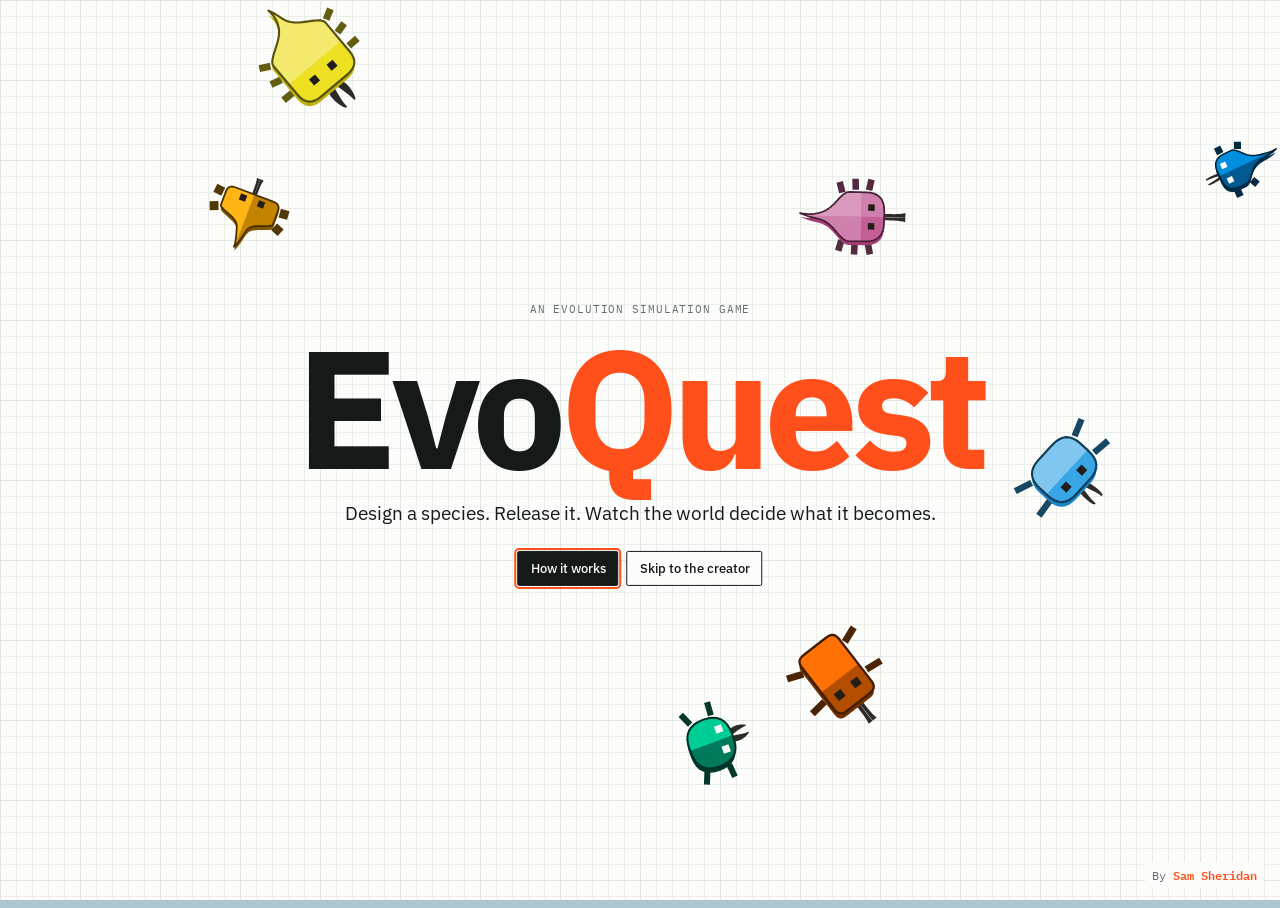
==== index.html @ 592e16b0 "Version 2026-10-29b for the diorama release Co-Authored-By: Claude Opus 5.5 <noreply@anthropic.com> " ====
<!doctype html>
<html lang="en">
  <head>
    <meta charset="utf-8" />
    <meta name="viewport" content="width=device-width, initial-scale=1, viewport-fit=cover" />
    <title>EvoQuest</title>
    <meta name="description" content="Design a species. Release it. Watch the world decide what it becomes." />
    <!-- browser tab and home screen icons: a sky blue creature on the notebook grid -->
    <link rel="icon" type="image/png" sizes="32x32" href="img/favicon-32.png" />
    <link rel="icon" type="image/png" sizes="16x16" href="img/favicon-16.png" />
    <link rel="apple-touch-icon" href="img/apple-touch-icon.png" />
    <!-- the card shown when the link is shared (the picture needs the full address) -->
    <meta property="og:type" content="website" />
    <meta property="og:url" content="https://sam-sheridan.github.io/evoquest/" />
    <meta property="og:title" content="EvoQuest" />
    <meta property="og:description" content="Design a species. Release it. Watch the world decide what it becomes." />
    <meta property="og:image" content="https://sam-sheridan.github.io/evoquest/img/preview.jpg" />
    <meta property="og:image:width" content="1200" />
    <meta property="og:image:height" content="630" />
    <meta property="og:image:alt" content="EvoQuest: the title beside a map with freshly released creatures" />
    <meta name="twitter:card" content="summary_large_image" />
    <link
      rel="stylesheet"
      href="https://fonts.googleapis.com/css2?family=IBM+Plex+Mono:wght@400;500;600&family=IBM+Plex+Sans:ital,wght@0,400;0,500;0,600;0,700;1,400;1,500&display=swap"
    />
    <link rel="stylesheet" href="css/style.css?v=2026-10-29b" />
  </head>
  <body>
    <canvas id="cv" aria-label="EvoQuest world map"></canvas>

    <header id="bar">
      <div class="idp panelx">
        <span class="sw" id="spDot"></span>
        <div style="min-width: 0">
          <b id="spName">EvoQuest</b><small id="spSub">Design a species to begin</small>
        </div>
      </div>
      <div class="strip panelx" role="toolbar" aria-label="Controls">
        <button id="bPause" aria-label="Pause"></button
        ><button id="bFast" aria-label="Fast forward">
          <svg viewBox="0 0 16 12" width="16" height="12">
            <path d="M1 1l6.5 5L1 11zM8.5 1L15 6l-6.5 5z" fill="currentColor" />
          </svg></button
        ><button id="bLog" aria-label="Event log" title="Event log">
          <svg viewBox="0 0 20 24" width="13" height="16" style="vertical-align: -3px">
            <!-- a spiral notepad: four rings over the top edge and three lines of writing -->
            <g fill="none" stroke="currentColor" stroke-width="2" stroke-linecap="round">
              <rect x="2" y="4" width="16" height="18.5" rx="2.6" />
              <path d="M5.6 1.5v5M8.5 1.5v5M11.5 1.5v5M14.4 1.5v5" />
              <path d="M6 10.6h8M6 14.1h8M6 17.6h8" />
            </g>
          </svg></button
        ><button id="bBadge" aria-label="Achievements menu" title="Achievements">
          <svg viewBox="0 0 14 16" width="14" height="16">
            <circle cx="7" cy="10" r="4.6" fill="none" stroke="currentColor" stroke-width="1.5" />
            <path d="M4 1h6l-1.5 4.6M4 1l1.5 4.6" fill="none" stroke="currentColor" stroke-width="1.5" />
            <circle cx="7" cy="10" r="1.6" fill="currentColor" />
          </svg></button
        ><button id="bSet" aria-label="Settings" title="Settings">
          <svg viewBox="0 0 16 16" width="14" height="14" style="vertical-align: -2px">
            <path
              d="M13 6.23L14.96 6.59L14.96 9.41L13 9.77L12.78 10.28L13.92 11.92L11.92 13.92L10.28 12.78L9.77 13L9.41 14.96L6.59 14.96L6.23 13L5.72 12.78L4.08 13.92L2.08 11.92L3.22 10.28L3 9.77L1.04 9.41L1.04 6.59L3 6.23L3.22 5.72L2.08 4.08L4.08 2.08L5.72 3.22L6.23 3L6.59 1.04L9.41 1.04L9.77 3L10.28 3.22L11.92 2.08L13.92 4.08L12.78 5.72Z"
              fill="none"
              stroke="currentColor"
              stroke-width="1.2"
              stroke-linejoin="round"
            />
            <circle cx="8" cy="8" r="2.3" fill="none" stroke="currentColor" stroke-width="1.2" />
          </svg></button
        ><button id="bHelp" aria-label="Help: what's on screen" title="Help" aria-pressed="false">?</button>
      </div>
      <div id="badgePop" class="panelx" hidden></div>
      <div id="logPop" class="panelx" hidden></div>
      <div id="infoPop" class="panelx" hidden></div>
      <div id="setPop" class="panelx" hidden>
        <b>Settings</b>
        <button class="btn" id="bDoom" style="width: 100%; margin: 10px 0 12px; text-align: left">
          Extinction (end run)
        </button>
        <div class="setrow">
          <span>Sound</span>
          <div class="seg2"><button id="sSound">On</button></div>
        </div>
        <div class="setrow"><span>Testing tools</span></div>
        <form class="pwrow" id="pwForm">
          <input
            type="password"
            id="sPw"
            autocomplete="off"
            placeholder="Password"
            aria-label="Testing password"
          /><button class="btn" id="sPwGo" type="submit">Unlock</button>
          <span id="pwMark" class="pwmark" aria-live="polite"></span>
        </form>
        <div id="testTools" hidden>
          <div class="setrow"><span>Testing: speed</span></div>
          <div class="spdset" id="sSpeed">
            <button class="btn" data-spd="1">1×</button><button class="btn" data-spd="2">2×</button
            ><button class="btn" data-spd="4">4×</button><button class="btn" data-spd="10">10×</button>
          </div>
          <div class="setrow">
            <span>Testing: trigger an event now</span>
            <div class="seg2"><button id="sMajor" aria-pressed="false">Major</button></div>
          </div>
          <div class="testev">
            <button class="btn" data-ev="flood">Flood</button
            ><button class="btn" data-ev="drought">Drought</button
            ><button class="btn" data-ev="quake">Earthquake</button
            ><button class="btn" data-ev="meteor">Meteor</button>
          </div>
        </div>
      </div>
    </header>
    <div id="hud" hidden>
      <button id="clock" class="panelx" data-info="season" aria-label="Season and temperature: about seasons">
        <svg id="clkPie" width="52" height="52" viewBox="-26 -26 52 52" aria-hidden="true"></svg>
        <span id="clkSeason"></span><i class="clkDiv"></i><span id="clkTemp"></span>
      </button>
      <button
        id="evSq"
        class="panelx"
        data-info="event"
        aria-label="World events"
        title="World events"
      ></button>
    </div>
    <div id="scale"><span id="scaleL">100 px</span><i id="scaleI"></i></div>
    <div id="toast" role="status"></div>
    <div id="helpLayer" aria-live="polite" hidden></div>

    <section id="sheet" hidden>
      <div class="card">
        <div class="tabs" role="tablist">
          <button role="tab" data-tab="sp" aria-selected="true">Species</button>
          <button role="tab" data-tab="stats" aria-selected="false">Stats</button>
          <button role="tab" data-tab="one" aria-selected="false">Specimen</button>
          <button role="tab" data-tab="world" aria-selected="false">World</button>
          <button class="grab" id="grab" aria-label="Collapse inspector"></button>
        </div>
        <div class="panel" id="p-sp">
          <div class="tw" id="spTable"></div>
          <p class="hint">
            <span id="spMore" hidden>Scroll sideways to see every species.</span>
          </p>
        </div>
        <div class="panel" id="p-stats" hidden>
          <div class="metrics" id="metrics"></div>
          <canvas class="chart" id="chart"></canvas>
          <input
            type="range"
            id="chartPos"
            min="0"
            max="1000"
            value="1000"
            aria-label="Move back through the chart"
            hidden
          />
        </div>
        <div class="panel" id="p-one" hidden></div>
        <div class="panel" id="p-world" hidden>
          <div id="worldBody"></div>
        </div>
      </div>
    </section>

    <div id="creator" class="overlay">
      <div class="sheet">
        <div class="brand">
          <h1>
            <button id="crLogo" class="logo" title="Show the intro">Evo<span>Quest</span></button>
          </h1>
          <button class="btn qbtn" id="crHelpBtn" aria-label="How it works" aria-expanded="false">?</button>
          <div id="crHelp" class="panelx" hidden>
            <b>How it works</b>
            <p>
              Each creature has an energy bar. Food fills it; moving fast drains it quicker, and small bodies
              burn more than big ones. Once a creature is 15 seconds old, eating with a nearly full bar gives
              it one offspring with slightly varied traits. The more neighbours it has, the less likely it is
              to breed. Everyone lives at most 90 seconds.
            </p>
            <p id="pvWhy"></p>
          </div>
        </div>
        <div class="cgrid">
          <div>
            <div class="pvwrap">
              <canvas id="pv" width="520" height="390"></canvas>
              <button class="btn dice" id="rnd" aria-label="Randomise" title="Randomise">
                <svg viewBox="0 0 20 20" width="18" height="18" aria-hidden="true">
                  <path
                    d="M16 10a6 6 0 1 1-1.8-4.3"
                    fill="none"
                    stroke="currentColor"
                    stroke-width="1.7"
                    stroke-linecap="round"
                  />
                  <path
                    d="M15.6 2.6v3.6H12"
                    fill="none"
                    stroke="currentColor"
                    stroke-width="1.7"
                    stroke-linecap="round"
                    stroke-linejoin="round"
                  />
                </svg>
              </button>
            </div>
            <div class="chips" id="pvStats"></div>
          </div>
          <div>
            <div class="field">
              <label for="fName">Species name</label
              ><input type="text" id="fName" maxlength="20" value="Blorbs" />
            </div>
            <div class="field">
              <span class="flabel">Colour</span>
              <div class="hues" id="fHue"></div>
            </div>
            <div class="group">
              <div class="gh"><b>Body</b></div>
              <div class="two">
                <div class="field">
                  <label for="fW">Width<output id="oW"></output></label
                  ><input type="range" id="fW" min="1" max="7" step="0.1" />
                </div>
                <div class="field">
                  <label for="fH">Length<output id="oH"></output></label
                  ><input type="range" id="fH" min="1" max="7" step="0.1" />
                </div>
              </div>
              <div class="two">
                <div class="field">
                  <label for="fL">Legs<output id="oL"></output></label
                  ><input type="range" id="fL" min="0" max="100" step="1" />
                </div>
                <div class="field">
                  <label for="fHab">Tail<output id="oHab"></output></label
                  ><input type="range" id="fHab" min="0" max="100" step="1" />
                </div>
              </div>
              <div class="two">
                <div class="field">
                  <label for="fMth">Mouth<output id="oMth"></output></label
                  ><input type="range" id="fMth" min="0" max="100" step="1" />
                </div>
                <div class="field">
                  <label for="fR">Roundness<output id="oR"></output></label
                  ><input type="range" id="fR" min="0" max="1" step="0.01" />
                </div>
              </div>
            </div>
            <div class="group">
              <div class="field">
                <label for="fWorld">World</label
                ><select id="fWorld"></select>
              </div>
            </div>
            <div class="row">
              <button class="btn primary" id="go">Release into the world</button>
            </div>
          </div>
        </div>
        <div id="pastWrap"></div>
      </div>
    </div>

    <div id="intro" role="dialog" aria-modal="true" aria-label="Welcome to EvoQuest" hidden>
      <canvas id="inCv" aria-hidden="true"></canvas>
      <div id="inTitle">
        <p class="lbl">An evolution simulation game</p>
        <h1 class="inName">Evo<span>Quest</span></h1>
        <p class="inTag">Design a species. Release it. Watch the world decide what it becomes.</p>
        <div class="row">
          <button class="btn primary" id="inStart">How it works</button
          ><button class="btn" id="inSkip">Skip to the creator</button>
        </div>
      </div>
      <div id="inPanes" hidden>
        <div class="sheet" id="inCard">
          <div class="inHead">
            <span class="lbl" id="inStep"></span><button class="inX" id="inClose">Skip</button>
          </div>
          <canvas id="inPic" aria-hidden="true"></canvas>
          <div id="inArt" hidden></div>
          <h2 id="inH"></h2>
          <div id="inTxt"></div>
          <div class="inNav">
            <button class="btn" id="inBack">Back</button>
            <div class="inDots" id="inDots"></div>
            <button class="btn primary" id="inNext">Next</button>
          </div>
        </div>
      </div>
      <p class="inBy">By <b>Sam Sheridan</b></p>
    </div>

    <div id="end" class="overlay" hidden><div class="sheet" id="endBody"></div></div>
    <div id="replayBar" class="panelx" hidden>
      <span id="rpLabel">Replay</span><button class="btn" id="rpExit">Exit replay</button>
    </div>

    <script src="js/config.js?v=2026-10-29b"></script>
    <script src="js/util.js?v=2026-10-29b"></script>
    <script src="js/world.js?v=2026-10-29b"></script>
    <script src="js/map.js?v=2026-10-29b"></script>
    <script src="js/diorama.js?v=2026-10-29b"></script>
    <script src="js/creatures.js?v=2026-10-29b"></script>
    <script src="js/sim.js?v=2026-10-29b"></script>
    <script src="js/audio.js?v=2026-10-29b"></script>
    <script src="js/summary.js?v=2026-10-29b"></script>
    <script src="js/ui.js?v=2026-10-29b"></script>
    <script src="js/creator.js?v=2026-10-29b"></script>
    <script src="js/intro.js?v=2026-10-29b"></script>
    <script src="js/main.js?v=2026-10-29b"></script>
  </body>
</html>
---- css/style.css ----
/* Layout: full-bleed survey map, instrument strip on top, specimen-notebook sheet below, creator as a lab form */
:root {
  --paper: #f3f4f1;
  --panel: #fcfcfb;
  --ink: #151918;
  --muted: #636d69;
  --line: #d2d8d4;
  --chip: #e8ece9;
  --signal: #ff4f1a;
  --good: #2f8a57;
  --warn: #b5651d;
  --sans: 'IBM Plex Sans', system-ui, -apple-system, 'Segoe UI', sans-serif;
  --mono: 'IBM Plex Mono', ui-monospace, 'SF Mono', Menlo, monospace;
  /* text sizes: every piece of text uses one of these (the title screen's big name and tagline scale with the window) */
  --fs-xs: 11px; /* small capitals labels, table headings, times, chips */
  --fs-s: 12px; /* buttons, table cells, the event log, map key */
  --fs-m: 13px; /* body text, popups, hints */
  --fs-l: 15px; /* the species name, section headings, intro text */
  --fs-xl: 17px; /* the name box, icon buttons */
  --fs-2xl: 22px; /* big numbers, intro headings */
  --fs-3xl: 28px; /* screen titles */
  color-scheme: light;
}
html,
body {
  height: 100%;
}
[hidden] {
  display: none !important;
}
body {
  background: #adc6cf;
  color: var(--ink);
  font-family: var(--sans);
  overflow: hidden;
  padding-left: max(16px, env(safe-area-inset-left, 0px));
  padding-right: max(16px, env(safe-area-inset-right, 0px));
}
button,
input,
select {
  font: inherit;
  color: inherit;
}
button {
  cursor: pointer;
}
:focus-visible {
  outline: 2px solid var(--signal);
  outline-offset: 1px;
}
#cv {
  position: fixed;
  inset: 0;
  width: 100%;
  height: 100%;
  touch-action: none;
  display: block;
}
h1,
h2,
h3 {
  font-weight: 600;
  text-wrap: balance;
  margin: 0;
  letter-spacing: -0.01em;
}
.lbl {
  font-family: var(--mono);
  font-size: var(--fs-xs);
  text-transform: uppercase;
  letter-spacing: 0.08em;
  color: var(--muted);
}
.latin {
  font-style: italic;
}
.panelx {
  background: var(--panel);
  border: 1px solid var(--ink);
  border-radius: 2px;
}

#bar {
  position: fixed;
  top: 0;
  left: 0;
  right: 0;
  z-index: 5;
  display: flex;
  gap: 6px;
  flex-wrap: wrap;
  align-items: stretch;
  padding-top: calc(env(safe-area-inset-top, 0px) + 8px);
  padding-left: max(10px, env(safe-area-inset-left, 0px));
  padding-right: max(10px, env(safe-area-inset-right, 0px));
  pointer-events: none;
}
#bar > * {
  pointer-events: auto;
}
.idp {
  display: flex;
  align-items: center;
  gap: 10px;
  padding: 6px 12px 6px 8px;
  min-width: 0;
  flex: 1 1 220px;
  max-width: 420px;
}
.idp .sw {
  width: 22px;
  height: 22px;
  flex: none;
  border: 1px solid var(--ink);
  border-radius: 6px;
}
.idp b {
  display: block;
  font-size: var(--fs-l);
  line-height: 1.15;
  white-space: nowrap;
  overflow: hidden;
  text-overflow: ellipsis;
}
.idp small {
  display: block;
  font-family: var(--mono);
  font-size: var(--fs-s);
  font-weight: 600;
  color: var(--ink);
  white-space: nowrap;
  overflow: hidden;
  text-overflow: ellipsis;
  font-variant-numeric: tabular-nums;
}
.strip {
  display: flex;
  align-items: stretch;
}
.strip button {
  border: 0;
  border-right: 1px solid var(--line);
  background: transparent;
  padding: 6px 9px;
  font-family: var(--mono);
  font-size: var(--fs-xs);
  text-transform: uppercase;
  letter-spacing: 0.05em;
  white-space: nowrap;
  font-variant-numeric: tabular-nums;
}
/* every control the same width, icons centred */
.strip button {
  width: 38px;
  display: flex;
  align-items: center;
  justify-content: center;
  gap: 4px;
}
.strip button:last-child {
  border-right: 0;
}
.strip button:hover {
  background: var(--chip);
}
.strip button.on {
  background: var(--ink);
  color: var(--panel);
}
.strip button:disabled {
  color: #a3aaa6;
  cursor: default;
  background: transparent;
}
/* fast forward: a ring round the icon drains while it runs and fills as it recharges */
#bFast {
  position: relative;
}
/* play/pause and fast forward icons sit centred in their buttons */
#bPause,
#bFast {
  display: flex;
  align-items: center;
  justify-content: center;
}
#bPause svg {
  display: block;
}
/* arrows look left-heavy, so they sit a pixel right of true centre to look centred in the ring */
#bFast svg {
  display: block;
  transform: translateX(1px);
}
#bFast.on::before,
#bFast.charging::before {
  content: '';
  position: absolute;
  left: 50%;
  top: 50%;
  width: 27px;
  height: 27px;
  margin: -13.5px 0 0 -13.5px;
  border-radius: 50%;
  /* the charged part in the icon's colour, the empty part as a faint track */
  background: conic-gradient(currentColor calc(var(--p, 1) * 1turn), rgba(128, 128, 128, 0.22) 0);
  -webkit-mask: radial-gradient(circle, transparent 10px, #000 10.5px);
  mask: radial-gradient(circle, transparent 10px, #000 10.5px);
}
/* the Control button turns black while you control the creature, like the toolbar buttons */
#ctl:disabled {
  color: var(--muted);
  border-color: var(--line);
  cursor: not-allowed;
}
#ctl[aria-pressed='true'] {
  background: var(--ink);
  border-color: var(--ink);
  color: var(--panel);
}
.spdset {
  display: grid;
  grid-template-columns: repeat(4, 1fr);
  gap: 6px;
  padding-bottom: 4px;
}
.spdset .btn {
  padding: 6px 8px;
  font-size: var(--fs-s);
}
.spdset .btn[aria-pressed='true'] {
  background: var(--ink);
  color: var(--panel);
}
/* season clock, world temperature and the world event sign, bottom left (under the inspector on narrow screens) */
#hud {
  position: fixed;
  z-index: 3;
  left: max(12px, env(safe-area-inset-left, 0px));
  bottom: calc(env(safe-area-inset-bottom, 0px) + 12px);
  display: flex;
  align-items: stretch;
  gap: 8px;
}
#hud[hidden] {
  display: none;
}
#clock {
  color: var(--ink);
  cursor: pointer;
  display: flex;
  align-items: center;
  gap: 8px;
  padding: 6px 8px 6px 7px;
  font-family: var(--mono);
  font-size: var(--fs-s);
  white-space: nowrap;
}
#clock span {
  display: flex;
  align-items: center;
  gap: 5px;
}
#clkSeason {
  font-weight: 600;
}
/* world event sign: a warning triangle that, during an event, shows its symbol and flashes orange */
#evSq {
  width: 48px; /* the clock panel's height, so the sign is square */
  padding: 0;
  display: flex;
  align-items: center;
  justify-content: center;
  cursor: pointer;
}
#evSq svg {
  display: block;
}
#evSq .tri {
  fill: var(--panel);
  stroke: var(--ink);
}
#evSq .sym {
  color: var(--ink);
}
/* warning: flashes for the last seconds before an event; hit: stays bright for a moment once it happens */
#evSq.warn .tri,
#evSq.hot .tri {
  stroke: var(--signal);
}
#evSq.warn .tri {
  animation: evflash 0.5s steps(1) infinite;
}
#evSq.warn .sym {
  animation: evsym 0.5s steps(1) infinite;
}
#evSq.hot .tri {
  fill: var(--signal);
}
#evSq.hot .sym {
  color: #fff;
}
@keyframes evflash {
  0% {
    fill: var(--signal);
  }
  50% {
    fill: #ffd9cc;
  }
}
@keyframes evsym {
  0% {
    color: #fff;
  }
  50% {
    color: var(--ink);
  }
}
@media (prefers-reduced-motion: reduce) {
  #evSq.warn .tri {
    animation: none;
    fill: #ffd9cc;
  }
  #evSq.warn .sym {
    animation: none;
  }
}
.clkDiv {
  width: 1px;
  height: 22px;
  background: var(--line);
}
#scale {
  position: fixed;
  z-index: 3;
  left: max(12px, env(safe-area-inset-left, 0px));
  font-family: var(--mono);
  font-size: var(--fs-xs);
  color: var(--ink);
  pointer-events: none;
}
#scale i {
  display: block;
  height: 5px;
  border: 1px solid var(--ink);
  border-top: 0;
  margin-top: 2px;
}

#toast {
  position: fixed;
  left: 50%;
  transform: translateX(-50%);
  z-index: 8;
  top: calc(env(safe-area-inset-top, 0px) + 96px);
  display: flex;
  flex-direction: column;
  gap: 6px;
  align-items: center;
  pointer-events: none;
  width: min(90vw, 440px);
}
#toast .note {
  background: var(--ink);
  color: var(--panel);
  padding: 8px 14px;
  border-radius: 2px;
  font-size: var(--fs-m);
  text-align: center;
  opacity: 0;
  transform: translateY(-6px);
  transition:
    opacity 0.3s,
    transform 0.3s;
}
#toast .note.show {
  opacity: 1;
  transform: none;
}
#toast .note b {
  color: var(--signal);
  font-family: var(--mono);
  font-weight: 500;
  font-size: var(--fs-xs);
  letter-spacing: 0.06em;
  text-transform: uppercase;
  display: block;
}

#sheet {
  position: fixed;
  z-index: 4;
  top: var(--sheetTop, 110px);
  justify-content: flex-end;
  right: max(8px, env(safe-area-inset-right, 0px));
  bottom: calc(env(safe-area-inset-bottom, 0px) + 8px);
  width: min(380px, calc(100vw - 16px));
  display: flex;
  flex-direction: column;
  pointer-events: none;
}
#sheet .card {
  pointer-events: auto;
  width: 100%;
  max-height: 100%;
  display: flex;
  flex-direction: column;
  background: var(--panel);
  border: 1px solid var(--ink);
  border-radius: 2px;
  box-sizing: border-box;
}
.tabs {
  display: flex;
  border-bottom: 1px solid var(--line);
}
.tabs button {
  border: 0;
  border-right: 1px solid var(--line);
  background: transparent;
  padding: 9px 10px;
  font-family: var(--mono);
  font-size: var(--fs-xs);
  letter-spacing: 0.05em;
  text-transform: uppercase;
  color: var(--muted);
  flex: 1 1 auto;
}
.tabs button[aria-selected='true'] {
  color: var(--ink);
  box-shadow: inset 0 -2px 0 var(--signal);
}
.tabs .grab {
  flex: 0 0 auto;
  border-right: 0;
  font-size: var(--fs-xl);
  line-height: 1;
  padding: 6px 12px;
  color: var(--ink);
}
.panel {
  padding: 10px 14px 14px;
  flex: 1 1 auto;
  min-height: 0;
  overflow: auto;
}
#sheet.closed .panel {
  display: none;
}
.metrics {
  display: grid;
  grid-template-columns: repeat(3, 1fr);
  margin: 0 0 8px;
  border: 1px solid var(--line);
  border-right: 0;
  border-bottom: 0;
}
.metrics button {
  border: 0;
  border-right: 1px solid var(--line);
  border-bottom: 1px solid var(--line);
  background: var(--panel);
  padding: 6px 4px;
  font-size: var(--fs-s);
  text-align: center;
}
.metrics button.on {
  background: var(--ink);
  color: var(--panel);
}
/* the chart's history slider has no tick marks */
#chartPos {
  background: none;
}
canvas.chart {
  width: 100%;
  height: 200px;
  display: block;
}
.tw {
  overflow-x: auto;
}
table {
  width: 100%;
  border-collapse: collapse;
  font-size: var(--fs-s);
  font-variant-numeric: tabular-nums;
  margin-top: 8px;
}
th {
  font-family: var(--mono);
  font-weight: 500;
  color: var(--muted);
  text-align: right;
  font-size: var(--fs-xs);
  text-transform: uppercase;
  letter-spacing: 0.06em;
  padding: 4px 0 4px 8px;
  white-space: nowrap;
}
th:first-child,
td:first-child {
  text-align: left;
  padding-left: 0;
}
td {
  text-align: right;
  padding: 5px 0 5px 8px;
  border-top: 1px solid var(--line);
  font-family: var(--mono);
  font-size: var(--fs-s);
}
td:first-child {
  font-family: var(--sans);
  font-size: var(--fs-s);
}
.tag {
  display: inline-block;
  width: 8px;
  height: 8px;
  margin-right: 4px;
  vertical-align: 0;
}
/* the Species table: one column per species, scrolling sideways with the row names kept in view */
table.sp {
  table-layout: fixed;
}
table.sp th,
table.sp td {
  white-space: nowrap;
  padding-left: 10px;
  overflow: hidden;
  text-overflow: ellipsis;
}
/* the starting design's heading takes two lines, as it is too long for one column */
table.sp th.sd {
  white-space: normal;
  line-height: 1.25;
}
table.sp thead th {
  vertical-align: bottom;
}
table.sp th .latin {
  font-family: var(--sans);
  font-style: italic;
  text-transform: none;
  letter-spacing: 0;
  font-size: var(--fs-s);
  color: var(--ink);
}
table.sp th:first-child,
table.sp td:first-child {
  position: sticky;
  left: 0;
  z-index: 1;
  background: var(--panel);
  padding-left: 0;
  padding-right: 6px;
}
table.sp tr.pic td {
  padding-top: 2px;
  padding-bottom: 2px;
}
table.sp tr.pic td:first-child {
  color: var(--muted);
  font-size: var(--fs-xs);
  line-height: 1.3;
}
table.sp canvas {
  display: block;
  margin-left: auto;
}
table.sp .ext {
  opacity: 0.45;
}
table.sp .hl {
  color: var(--signal);
  font-weight: 600;
}
.kv {
  display: grid;
  grid-template-columns: repeat(auto-fill, minmax(130px, 1fr));
  gap: 10px 14px;
  font-size: var(--fs-m);
}
.kv div {
  min-width: 0;
}
.kv span {
  display: block;
  font-family: var(--mono);
  font-size: var(--fs-xs);
  color: var(--muted);
  text-transform: uppercase;
  letter-spacing: 0.07em;
}
.kv b {
  font-weight: 500;
  font-family: var(--mono);
  font-size: var(--fs-m);
  font-variant-numeric: tabular-nums;
}
/* the specimen stat that stops a controlled creature going somewhere */
.kv div.limit span,
.kv div.limit b {
  color: var(--signal);
}
.meter {
  height: 5px;
  background: var(--chip);
  margin-top: 4px;
}
.meter i {
  display: block;
  height: 100%;
  background: var(--ink);
}
.hint {
  color: var(--muted);
  font-size: var(--fs-m);
  line-height: 1.5;
  margin: 6px 0;
}
.row {
  display: flex;
  gap: 8px;
  flex-wrap: wrap;
  align-items: center;
}
.btn {
  border: 1px solid var(--ink);
  background: var(--panel);
  border-radius: 2px;
  padding: 8px 12px;
  font-size: var(--fs-m);
  font-weight: 500;
}
.btn:hover {
  background: var(--chip);
}
.btn.primary {
  background: var(--ink);
  color: var(--panel);
}
.btn.primary:hover {
  background: var(--signal);
  border-color: var(--signal);
}
.seg2 {
  display: flex;
  border: 1px solid var(--ink);
  width: max-content;
}
.seg2 button {
  border: 0;
  background: var(--panel);
  padding: 5px 10px;
  font-size: var(--fs-s);
}
.seg2 button[aria-pressed='true'] {
  background: var(--ink);
  color: var(--panel);
}
.legend {
  display: grid;
  grid-template-columns: 22px 1fr;
  gap: 7px 10px;
  font-size: var(--fs-s);
  align-items: center;
  margin: 10px 0;
}
.legend svg {
  display: block;
}
.log {
  list-style: none;
  margin: 6px 0 0;
  padding: 0;
  font-size: var(--fs-s);
}
.log li {
  padding: 6px 0;
  border-top: 1px solid var(--line);
  display: flex;
  gap: 10px;
}
.log time {
  color: var(--muted);
  font-family: var(--mono);
  font-size: var(--fs-xs);
  flex: none;
  min-width: 40px; /* wider for hh:mm:ss times */
  padding-top: 1px;
}
.badges {
  display: grid;
  grid-template-columns: repeat(auto-fill, minmax(150px, 1fr));
  gap: 6px;
  margin-top: 6px;
}
.badge {
  border: 1px dashed var(--line);
  padding: 7px 9px;
  font-size: var(--fs-s);
  color: var(--muted);
}
.badge b {
  display: block;
  font-size: var(--fs-m);
  font-weight: 600;
}
.badge.got {
  border: 1px solid var(--ink);
  color: var(--ink);
}
.badge.got b::before {
  content: '■ ';
  color: var(--signal);
}
.treewrap {
  overflow-x: auto;
  border: 1px solid var(--line);
  background: var(--paper);
}
h3.sec {
  font-size: var(--fs-m);
  margin-top: 14px;
}
#logPop {
  position: fixed;
  z-index: 9;
  left: max(10px, env(safe-area-inset-left, 0px));
  top: var(--sheetTop, 110px);
  width: min(420px, calc(100vw - 20px));
  max-height: calc(100vh - var(--sheetTop, 110px) - 16px);
  overflow: auto;
  padding: 12px;
  box-sizing: border-box;
}
#infoPop {
  position: fixed;
  z-index: 9;
  width: min(420px, calc(100vw - 20px));
  max-height: 70vh;
  overflow: auto;
  padding: 12px;
  box-sizing: border-box;
  font-size: var(--fs-m);
}
#infoPop table td {
  padding: 5px 0 5px 8px;
}
#infoPop th {
  text-align: left;
  padding-left: 8px;
}
#infoPop th:first-child {
  padding-left: 0;
}
#infoPop td:first-child {
  white-space: nowrap;
}
#setPop {
  position: fixed;
  z-index: 9;
  left: max(10px, env(safe-area-inset-left, 0px));
  top: var(--sheetTop, 110px);
  width: 260px;
  padding: 12px;
  box-sizing: border-box;
  font-size: var(--fs-m);
}
.setrow {
  display: flex;
  justify-content: space-between;
  align-items: center;
  padding: 7px 0;
  border-top: 1px solid var(--line);
}
.setrow .seg2 button[aria-pressed='false'] {
  background: var(--panel);
  color: var(--muted);
}
.setrow .seg2 button[aria-pressed='false']::after {
  content: 'Off';
}
/* the Major toggle keeps its label when off */
.setrow .seg2 #sMajor[aria-pressed='false'] {
  font-size: var(--fs-s);
}
.setrow .seg2 #sMajor[aria-pressed='false']::after {
  content: none;
}
/* the testing password: a box and a button, with a short message beside the heading */
.pwrow {
  display: flex;
  gap: 6px;
  padding-bottom: 8px;
  margin: 0;
}
.pwrow input {
  flex: 1 1 auto;
  min-width: 0;
  border: 1px solid var(--ink);
  background: var(--panel);
  padding: 5px 8px;
  font-size: var(--fs-m);
}
.pwrow .btn {
  padding: 5px 10px;
  font-size: var(--fs-s);
}
.pwmark {
  display: flex;
  align-items: center;
  width: 18px;
}
.pwmark.ok {
  color: var(--good);
}
.pwmark.no {
  color: var(--signal);
}
.pwrow input:disabled,
.pwrow .btn:disabled {
  opacity: 0.5;
}
.spdset .btn:disabled,
#sMajor:disabled {
  opacity: 0.4;
  cursor: not-allowed;
}
.testev {
  display: grid;
  grid-template-columns: 1fr 1fr;
  gap: 6px;
  padding-top: 2px;
}
.testev .btn {
  padding: 6px 8px;
  font-size: var(--fs-s);
}
.testev .btn:disabled {
  color: var(--muted);
  border-color: var(--line);
  background: var(--panel);
}
.setrow .seg2 button[aria-pressed='false'] {
  font-size: 0;
}
.setrow .seg2 button[aria-pressed='false']::after {
  font-size: var(--fs-s);
}
/* Help (?): the same question mark as the creator's, in the controls' type */
#bHelp {
  font-size: var(--fs-xl);
  line-height: 1;
  font-weight: 600;
}
/* while help is on, an orange outline round each part of the screen and a short dark label beside it (like the
   notifications); clicks pass through, so everything still works */
#helpLayer {
  position: fixed;
  inset: 0;
  z-index: 6;
  pointer-events: none;
}
#helpLayer .hring {
  position: absolute;
  border: 2px solid var(--signal);
  border-radius: 3px;
}
#helpLayer .hcall {
  position: absolute;
  max-width: 230px;
  background: var(--ink);
  color: var(--panel);
  padding: 7px 10px;
  border-radius: 2px;
  font-size: var(--fs-s);
  line-height: 1.4;
}
#helpLayer .hcall b {
  display: block;
  color: var(--signal);
  font-family: var(--mono);
  font-weight: 500;
  font-size: var(--fs-xs);
  letter-spacing: 0.06em;
  text-transform: uppercase;
  margin-bottom: 2px;
}
#helpLayer .hrow {
  display: flex;
  gap: 8px;
  align-items: center;
  padding: 2px 0;
}
#helpLayer .hrow i {
  flex: none;
  width: 18px;
  display: flex;
  justify-content: center;
  font-style: normal;
  font-weight: 600;
}
#helpLayer .hrow em {
  font-style: normal;
  font-weight: 600;
}
#badgePop {
  position: fixed;
  z-index: 9;
  left: max(10px, env(safe-area-inset-left, 0px));
  top: var(--sheetTop, 110px);
  width: min(520px, calc(100vw - 20px));
  max-height: calc(100vh - var(--sheetTop, 110px) - 16px);
  overflow: auto;
  padding: 12px;
  box-sizing: border-box;
}

.overlay {
  position: fixed;
  inset: 0;
  z-index: 10;
  overflow: auto;
  background: rgba(21, 25, 24, 0.35);
  padding-left: max(12px, env(safe-area-inset-left, 0px));
  padding-right: max(12px, env(safe-area-inset-right, 0px));
  padding-block: calc(env(safe-area-inset-top, 0px) + 16px) calc(env(safe-area-inset-bottom, 0px) + 16px);
}
.sheet {
  background: var(--panel);
  border: 1px solid var(--ink);
  border-radius: 2px;
  max-width: 820px;
  margin: 0 auto;
  padding: 20px;
}
.endacts {
  margin: 14px 0 6px;
  flex-wrap: wrap;
}
.qbtn {
  width: 36px;
  height: 36px;
  padding: 0;
  border-radius: 50%;
  font-size: var(--fs-xl);
  font-weight: 600;
  line-height: 1;
  align-self: center;
}
/* the creator's help popup, under the ? button */
#crHelp {
  position: absolute;
  z-index: 3;
  top: 62px;
  right: 20px;
  width: min(380px, calc(100% - 40px));
  padding: 12px 14px;
  box-sizing: border-box;
  font-size: var(--fs-m);
  line-height: 1.5;
}
#crHelp p {
  margin: 8px 0 0;
  color: var(--ink);
}
#creator .sheet {
  position: relative;
}
.pvwrap {
  position: relative;
}
/* Randomise: a dice button in the preview's top right corner */
.btn.dice {
  position: absolute;
  top: 8px;
  right: 8px;
  width: 34px;
  height: 34px;
  padding: 0;
  display: grid;
  place-items: center;
}
.brand {
  display: flex;
  align-items: baseline;
  justify-content: space-between;
  gap: 10px;
  flex-wrap: wrap;
  border-bottom: 1px solid var(--ink);
  padding-bottom: 12px;
}
.brand h1 {
  font-size: var(--fs-3xl);
  font-weight: 700;
  letter-spacing: -0.02em;
}
.brand h1 span {
  color: var(--signal);
}
.brand p {
  margin: 0;
  color: var(--muted);
  font-size: var(--fs-m);
}
.cgrid {
  display: grid;
  grid-template-columns: 1fr 1.1fr;
  gap: 22px;
  margin-top: 16px;
}
@media (max-width: 660px) {
  .cgrid {
    grid-template-columns: 1fr;
  }
}
.cgrid > * {
  min-width: 0;
}
#pv {
  width: 100%;
  aspect-ratio: 4/3;
  max-width: 100%;
  display: block;
  border: 1px solid var(--line);
}
.chips {
  display: flex;
  flex-wrap: wrap;
  gap: 4px;
  margin-top: 8px;
}
.chiprow {
  display: flex;
  flex-wrap: wrap;
  gap: 4px;
  width: 100%;
}
/* a tag filled like a bar (--f), showing where its value sits between the lowest and highest possible */
.chip {
  border: 1px solid var(--line);
  background: linear-gradient(90deg, #d9e0dc var(--f, 0%), transparent var(--f, 0%));
  padding: 3px 7px;
  box-sizing: border-box;
  white-space: nowrap;
  font-family: var(--mono);
  font-size: var(--fs-xs);
  font-variant-numeric: tabular-nums;
}
.group {
  border-top: 1px solid var(--ink);
  padding-top: 10px;
  margin-top: 4px;
}
.group > .gh {
  display: flex;
  justify-content: space-between;
  align-items: baseline;
  margin-bottom: 10px;
  gap: 8px;
  flex-wrap: wrap;
}
.group > .gh b {
  font-size: var(--fs-l);
}
.group > .gh small {
  font-family: var(--mono);
  font-size: var(--fs-xs);
  color: var(--muted);
}
.field {
  display: flex;
  flex-direction: column;
  gap: 6px;
  margin-bottom: 14px;
  min-width: 0;
}
.field > label,
.flabel {
  font-family: var(--mono);
  font-size: var(--fs-xs);
  text-transform: uppercase;
  letter-spacing: 0.08em;
  color: var(--muted);
  display: flex;
  justify-content: space-between;
}
.field > label output {
  color: var(--ink);
  font-variant-numeric: tabular-nums;
}
input[type='text'] {
  box-sizing: border-box;
  min-width: 0;
  border: 1px solid var(--ink);
  border-radius: 2px;
  padding: 8px 10px;
  background: var(--panel);
  font-size: var(--fs-xl);
  font-weight: 600;
  width: 100%;
}
/* sliders: hairline scale with ticks, filled to the value, and a square ink handle */
input[type='range'] {
  -webkit-appearance: none;
  appearance: none;
  width: 100%;
  height: 24px;
  margin: 0;
  background: repeating-linear-gradient(
      to right,
      var(--muted) 0 1px,
      transparent 1px calc((100% - 12px) / 10)
    )
    6px 17px / calc(100% - 11px) 4px no-repeat;
  cursor: pointer;
}
input[type='range']::-webkit-slider-runnable-track {
  height: 2px;
  background: linear-gradient(to right, var(--ink) var(--p, 50%), var(--line) var(--p, 50%));
}
input[type='range']::-moz-range-track {
  height: 2px;
  background: var(--line);
}
input[type='range']::-moz-range-progress {
  height: 2px;
  background: var(--ink);
}
input[type='range']::-webkit-slider-thumb {
  -webkit-appearance: none;
  width: 12px;
  height: 16px;
  margin-top: -7px;
  background: var(--panel);
  border: 1.5px solid var(--ink);
  border-radius: 1px;
  box-shadow:
    inset 0 0 0 2px var(--panel),
    inset 0 0 0 5px var(--ink);
}
input[type='range']::-moz-range-thumb {
  width: 9px;
  height: 13px;
  background: var(--panel);
  border: 1.5px solid var(--ink);
  border-radius: 1px;
  box-shadow:
    inset 0 0 0 2px var(--panel),
    inset 0 0 0 5px var(--ink);
}
input[type='range']:hover::-webkit-slider-thumb,
input[type='range']:focus-visible::-webkit-slider-thumb {
  border-color: var(--signal);
  box-shadow:
    inset 0 0 0 2px var(--panel),
    inset 0 0 0 5px var(--signal);
}
input[type='range']:focus-visible {
  outline: none;
}
.seg {
  display: flex;
  flex-wrap: wrap;
  border: 1px solid var(--ink);
  width: max-content;
  max-width: 100%;
}
.seg button {
  border: 0;
  border-right: 1px solid var(--line);
  background: var(--panel);
  padding: 6px 10px;
  font-size: var(--fs-s);
}
.seg button:last-child {
  border-right: 0;
}
.seg button[aria-pressed='true'] {
  background: var(--ink);
  color: var(--panel);
}
.hues {
  display: flex;
  gap: 4px;
  flex-wrap: wrap;
}
.hues button {
  width: 24px;
  height: 24px;
  border: 1px solid var(--ink);
  padding: 0;
  border-radius: 6px;
}
.hues button[aria-pressed='true'] {
  outline: 2px solid var(--ink);
  outline-offset: 2px;
}
.two {
  display: grid;
  grid-template-columns: 1fr 1fr;
  gap: 0 14px;
}
select {
  box-sizing: border-box;
  min-width: 0;
  border: 1px solid var(--ink);
  border-radius: 2px;
  padding: 7px 9px;
  background: var(--panel);
  width: 100%;
  font-size: var(--fs-m);
}
.statgrid {
  display: grid;
  grid-template-columns: repeat(auto-fill, minmax(120px, 1fr));
  margin: 14px 0;
  border-top: 1px solid var(--ink);
  border-left: 1px solid var(--line);
}
.stat {
  padding: 9px 11px;
  border-right: 1px solid var(--line);
  border-bottom: 1px solid var(--line);
}
.stat b {
  display: block;
  font-family: var(--mono);
  font-size: var(--fs-2xl);
  font-weight: 500;
  font-variant-numeric: tabular-nums;
}
.hist {
  list-style: none;
  padding: 0;
  margin: 8px 0 0;
}
.hist li {
  display: flex;
  gap: 10px;
  align-items: center;
  padding: 8px 0;
  border-top: 1px solid var(--line);
  font-size: var(--fs-m);
  flex-wrap: wrap;
}
.hist li > div {
  flex: 1;
  min-width: 150px;
}
.hist small {
  color: var(--muted);
  font-family: var(--mono);
  font-size: var(--fs-xs);
}
.hist i {
  width: 12px;
  height: 12px;
  flex: none;
  border: 1px solid var(--ink);
  border-radius: 3px;
}
.deaths {
  display: flex;
  height: 10px;
  border: 1px solid var(--ink);
  margin: 6px 0 4px;
}
.deaths i {
  display: block;
  height: 100%;
}
#replayBar {
  position: fixed;
  left: 50%;
  transform: translateX(-50%);
  bottom: calc(env(safe-area-inset-bottom, 0px) + 16px);
  z-index: 7;
  display: flex;
  gap: 10px;
  align-items: center;
  padding: 6px 6px 6px 12px;
  font-family: var(--mono);
  font-size: var(--fs-s);
  font-variant-numeric: tabular-nums;
}
@media (prefers-reduced-motion: reduce) {
  #toast .note {
    transition: none;
  }
}

/* the intro: a title screen on squared paper with creatures wandering round the name, then the panes */
.brand .logo {
  border: 0;
  background: none;
  padding: 0;
  font: inherit;
  letter-spacing: inherit;
  cursor: pointer;
}
.brand .logo:hover span {
  text-decoration: underline;
  text-decoration-thickness: 2px;
  text-underline-offset: 4px;
}
#intro {
  position: fixed;
  inset: 0;
  z-index: 30;
  background: var(--panel);
  overflow: hidden;
}
#inCv {
  position: absolute;
  inset: 0;
  width: 100%;
  height: 100%;
  display: block;
}
#inTitle {
  position: absolute;
  left: 50%;
  top: 50%;
  transform: translate(-50%, -54%);
  width: max-content;
  max-width: calc(100vw - 32px);
  text-align: center;
}
#inTitle .row {
  justify-content: center;
  margin-top: 26px;
}
.inName {
  font-size: clamp(64px, 15vw, 168px);
  font-weight: 700;
  letter-spacing: -0.045em;
  line-height: 0.95;
  margin: 6px 0 14px;
}
.inName span,
.inBy b {
  color: var(--signal);
}
.inTag {
  margin: 0 auto;
  max-width: 36em;
  font-size: clamp(15px, 2.2vw, 19px);
  color: var(--ink);
}
.inBy {
  position: absolute;
  right: max(16px, env(safe-area-inset-right, 0px));
  bottom: calc(env(safe-area-inset-bottom, 0px) + 12px);
  margin: 0;
  padding: 3px 7px;
  background: var(--panel);
  font-family: var(--mono);
  font-size: var(--fs-s);
  color: var(--muted);
}
.inBy b {
  font-weight: 600;
}
#inPanes {
  position: absolute;
  inset: 0;
  overflow: auto;
  display: flex;
  padding: 16px;
  padding-bottom: 44px;
}
#inCard {
  margin: auto;
  width: 100%;
  max-width: 600px;
  box-sizing: border-box;
  box-shadow: 6px 6px 0 rgba(21, 25, 24, 0.12);
}
.inHead {
  display: flex;
  justify-content: space-between;
  align-items: center;
  margin-bottom: 10px;
}
.inX {
  border: 0;
  background: none;
  padding: 2px 0;
  font-size: var(--fs-m);
  color: var(--muted);
  text-decoration: underline;
  text-underline-offset: 3px;
}
.inX:hover {
  color: var(--ink);
}
#inPic,
#inArt {
  width: 100%;
  aspect-ratio: 560 / 245;
  display: block;
  border: 1px solid var(--line);
  box-sizing: border-box;
}
#inArt {
  display: flex;
  flex-direction: column;
  justify-content: center;
  gap: 18px;
  background: #fcfcfb;
}
#inArt[hidden] {
  display: none;
}
.inRow {
  display: grid;
  grid-template-columns: repeat(4, 1fr);
  gap: 6px;
}
.inItem {
  display: flex;
  flex-direction: column;
  align-items: center;
  gap: 3px;
  text-align: center;
}
.inItem b {
  font-size: var(--fs-m);
  font-weight: 600;
}
.inItem small {
  font-family: var(--mono);
  font-size: var(--fs-xs);
  color: var(--muted);
}
#inH {
  font-size: var(--fs-2xl);
  margin: 16px 0 6px;
}
#inTxt p {
  margin: 0 0 8px;
  font-size: var(--fs-l);
  line-height: 1.55;
}
.inNav {
  display: grid;
  grid-template-columns: 1fr auto 1fr;
  align-items: center;
  gap: 10px;
  margin-top: 16px;
}
/* Back and Next are the same size on every pane (Next becomes Get Started on the last), so the dots stay put */
.inNav .btn {
  min-width: 108px;
}
#inBack {
  justify-self: start;
}
#inNext {
  justify-self: end;
}
.inDots {
  display: flex;
  gap: 8px;
}
.inDots button {
  width: 10px;
  height: 10px;
  padding: 0;
  border: 1px solid var(--ink);
  border-radius: 50%;
  background: transparent;
}
.inDots button[aria-current] {
  background: var(--ink);
}
@media (max-width: 480px) {
  #inArt {
    aspect-ratio: auto;
    padding: 14px 0;
  }
  .inItem small {
    display: none;
  }
}
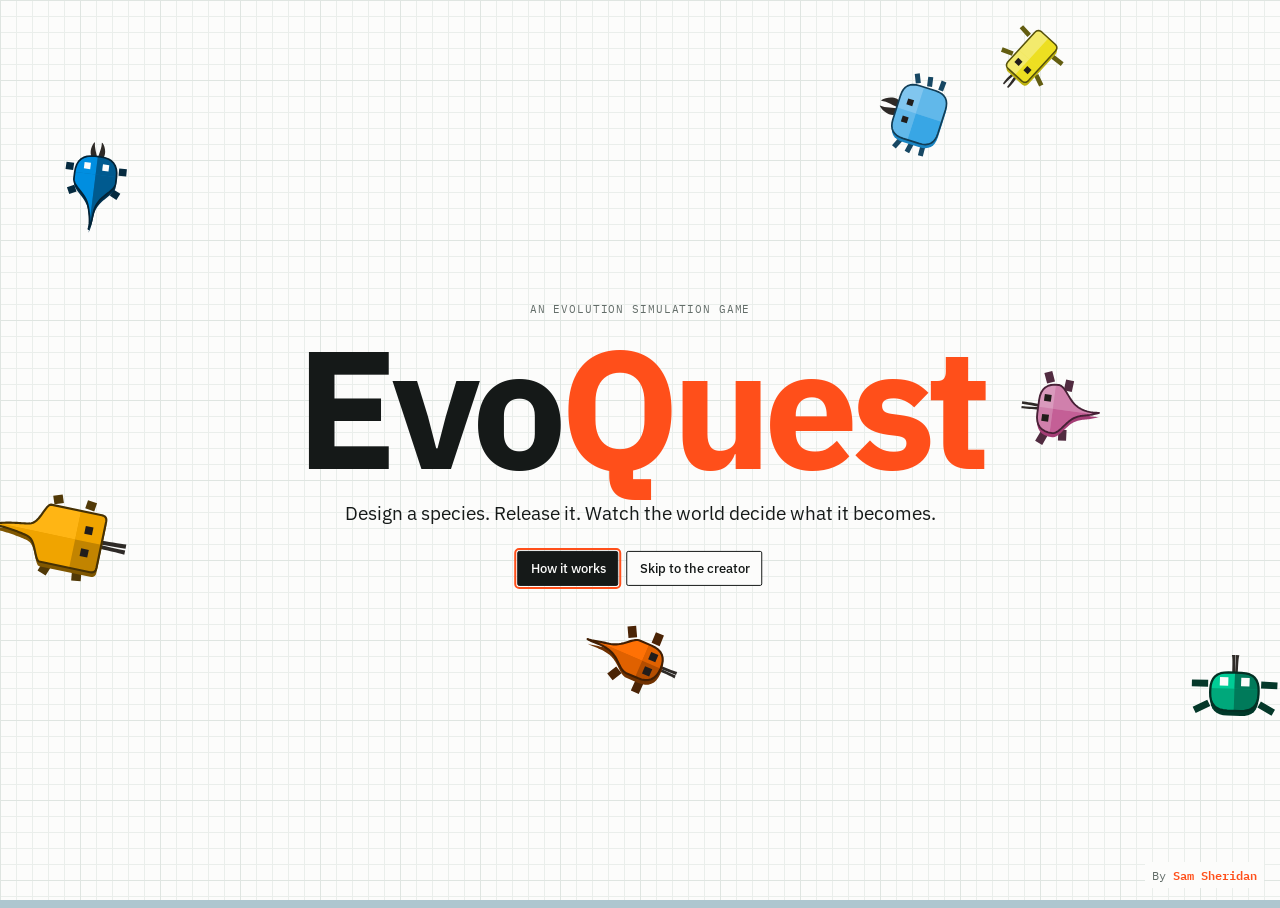
==== commit 1ca2e3d5: "Ship: version stamps set to 2026-10-29c Co-Authored-By: Claude Opus 5.5 <noreply@anthropic.com> Clau" ====
--- a/index.html
+++ b/index.html
@@ -23,7 +23,7 @@
       rel="stylesheet"
       href="https://fonts.googleapis.com/css2?family=IBM+Plex+Mono:wght@400;500;600&family=IBM+Plex+Sans:ital,wght@0,400;0,500;0,600;0,700;1,400;1,500&display=swap"
     />
-    <link rel="stylesheet" href="css/style.css?v=2026-10-29b" />
+    <link rel="stylesheet" href="css/style.css?v=2026-10-29c" />
   </head>
   <body>
     <canvas id="cv" aria-label="EvoQuest world map"></canvas>
@@ -299,18 +299,18 @@
       <span id="rpLabel">Replay</span><button class="btn" id="rpExit">Exit replay</button>
     </div>
 
-    <script src="js/config.js?v=2026-10-29b"></script>
-    <script src="js/util.js?v=2026-10-29b"></script>
-    <script src="js/world.js?v=2026-10-29b"></script>
-    <script src="js/map.js?v=2026-10-29b"></script>
-    <script src="js/diorama.js?v=2026-10-29b"></script>
-    <script src="js/creatures.js?v=2026-10-29b"></script>
-    <script src="js/sim.js?v=2026-10-29b"></script>
-    <script src="js/audio.js?v=2026-10-29b"></script>
-    <script src="js/summary.js?v=2026-10-29b"></script>
-    <script src="js/ui.js?v=2026-10-29b"></script>
-    <script src="js/creator.js?v=2026-10-29b"></script>
-    <script src="js/intro.js?v=2026-10-29b"></script>
-    <script src="js/main.js?v=2026-10-29b"></script>
+    <script src="js/config.js?v=2026-10-29c"></script>
+    <script src="js/util.js?v=2026-10-29c"></script>
+    <script src="js/world.js?v=2026-10-29c"></script>
+    <script src="js/map.js?v=2026-10-29c"></script>
+    <script src="js/diorama.js?v=2026-10-29c"></script>
+    <script src="js/creatures.js?v=2026-10-29c"></script>
+    <script src="js/sim.js?v=2026-10-29c"></script>
+    <script src="js/audio.js?v=2026-10-29c"></script>
+    <script src="js/summary.js?v=2026-10-29c"></script>
+    <script src="js/ui.js?v=2026-10-29c"></script>
+    <script src="js/creator.js?v=2026-10-29c"></script>
+    <script src="js/intro.js?v=2026-10-29c"></script>
+    <script src="js/main.js?v=2026-10-29c"></script>
   </body>
 </html>
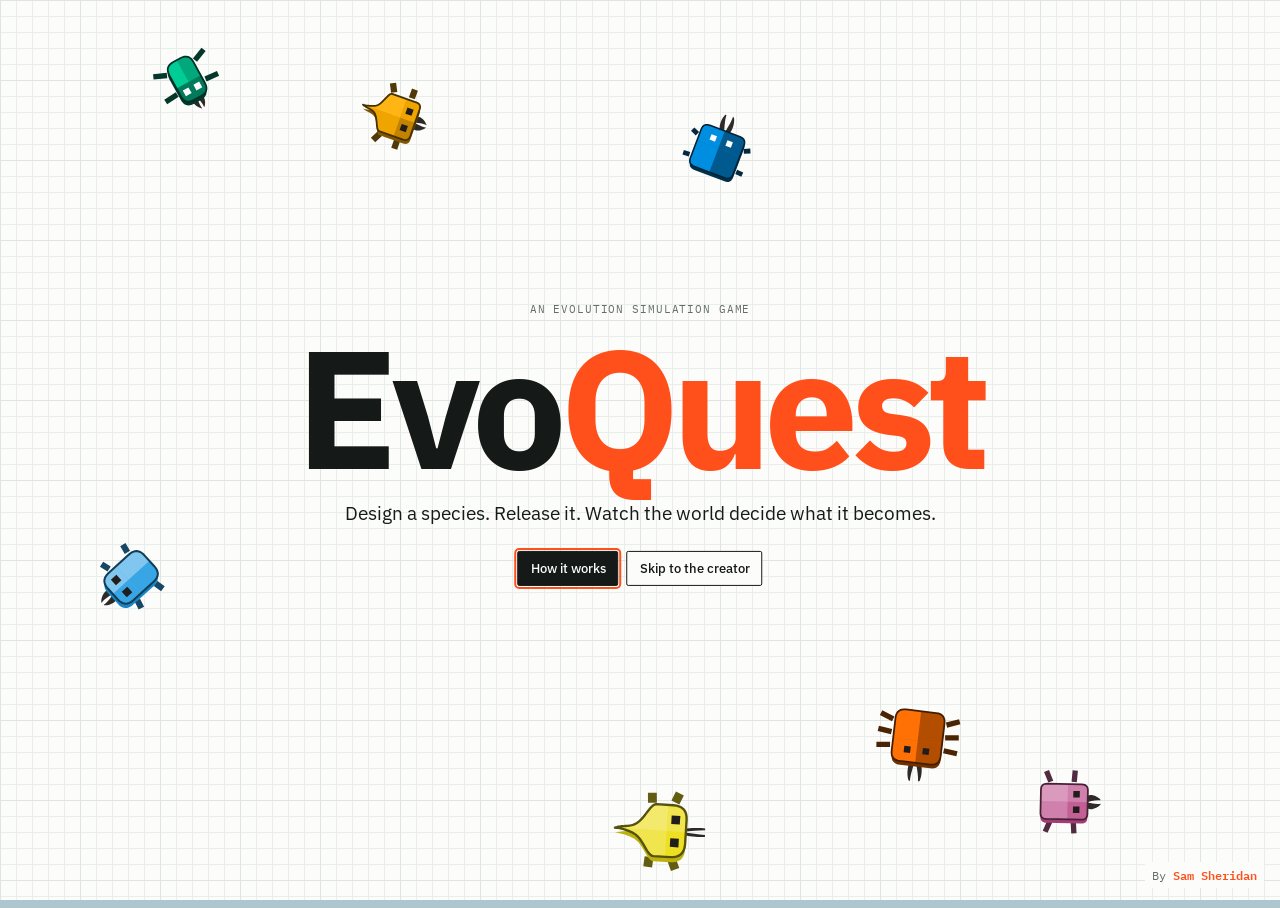
==== commit ea6e8595: "Ship: version stamps set to 2026-10-29d Co-Authored-By: Claude Opus 5.5 <noreply@anthropic.com> Clau" ====
--- a/index.html
+++ b/index.html
@@ -23,7 +23,7 @@
       rel="stylesheet"
       href="https://fonts.googleapis.com/css2?family=IBM+Plex+Mono:wght@400;500;600&family=IBM+Plex+Sans:ital,wght@0,400;0,500;0,600;0,700;1,400;1,500&display=swap"
     />
-    <link rel="stylesheet" href="css/style.css?v=2026-10-29c" />
+    <link rel="stylesheet" href="css/style.css?v=2026-10-29d" />
   </head>
   <body>
     <canvas id="cv" aria-label="EvoQuest world map"></canvas>
@@ -299,18 +299,18 @@
       <span id="rpLabel">Replay</span><button class="btn" id="rpExit">Exit replay</button>
     </div>
 
-    <script src="js/config.js?v=2026-10-29c"></script>
-    <script src="js/util.js?v=2026-10-29c"></script>
-    <script src="js/world.js?v=2026-10-29c"></script>
-    <script src="js/map.js?v=2026-10-29c"></script>
-    <script src="js/diorama.js?v=2026-10-29c"></script>
-    <script src="js/creatures.js?v=2026-10-29c"></script>
-    <script src="js/sim.js?v=2026-10-29c"></script>
-    <script src="js/audio.js?v=2026-10-29c"></script>
-    <script src="js/summary.js?v=2026-10-29c"></script>
-    <script src="js/ui.js?v=2026-10-29c"></script>
-    <script src="js/creator.js?v=2026-10-29c"></script>
-    <script src="js/intro.js?v=2026-10-29c"></script>
-    <script src="js/main.js?v=2026-10-29c"></script>
+    <script src="js/config.js?v=2026-10-29d"></script>
+    <script src="js/util.js?v=2026-10-29d"></script>
+    <script src="js/world.js?v=2026-10-29d"></script>
+    <script src="js/map.js?v=2026-10-29d"></script>
+    <script src="js/diorama.js?v=2026-10-29d"></script>
+    <script src="js/creatures.js?v=2026-10-29d"></script>
+    <script src="js/sim.js?v=2026-10-29d"></script>
+    <script src="js/audio.js?v=2026-10-29d"></script>
+    <script src="js/summary.js?v=2026-10-29d"></script>
+    <script src="js/ui.js?v=2026-10-29d"></script>
+    <script src="js/creator.js?v=2026-10-29d"></script>
+    <script src="js/intro.js?v=2026-10-29d"></script>
+    <script src="js/main.js?v=2026-10-29d"></script>
   </body>
 </html>
--- a/css/style.css
+++ b/css/style.css
@@ -1380,6 +1380,13 @@
   max-width: 600px;
   box-sizing: border-box;
   box-shadow: 6px 6px 0 rgba(21, 25, 24, 0.12);
+  /* the card is as tall as the tallest pane (set in intro.js); spare room goes under the text, so the buttons
+     stay in the same place on every pane */
+  display: flex;
+  flex-direction: column;
+}
+#inTxt {
+  flex: 1;
 }
 .inHead {
   display: flex;
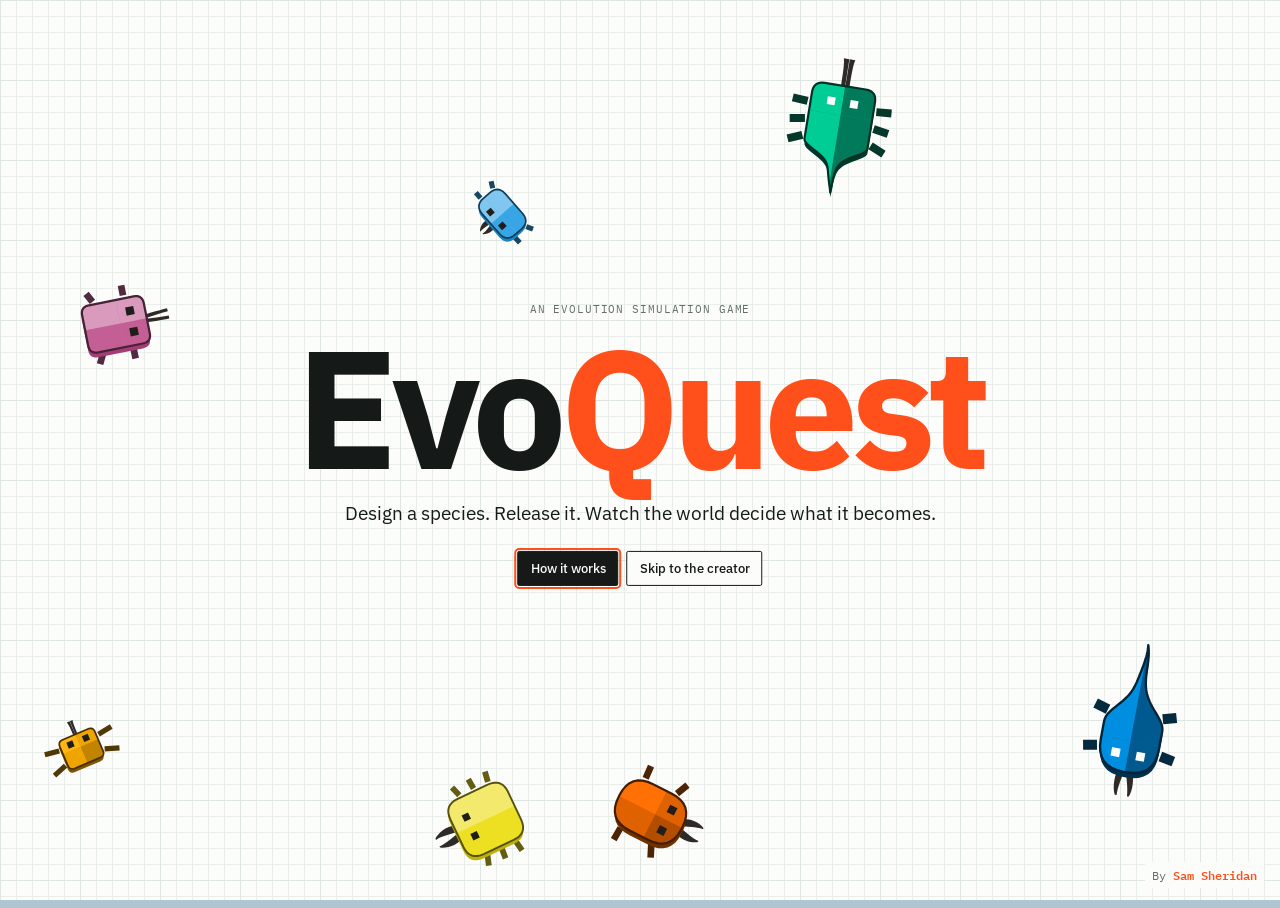
==== commit 3953a267: "Ship: version stamps set to 2026-10-29e Co-Authored-By: Claude Opus 5.5 <noreply@anthropic.com> Clau" ====
--- a/index.html
+++ b/index.html
@@ -23,7 +23,7 @@
       rel="stylesheet"
       href="https://fonts.googleapis.com/css2?family=IBM+Plex+Mono:wght@400;500;600&family=IBM+Plex+Sans:ital,wght@0,400;0,500;0,600;0,700;1,400;1,500&display=swap"
     />
-    <link rel="stylesheet" href="css/style.css?v=2026-10-29d" />
+    <link rel="stylesheet" href="css/style.css?v=2026-10-29e" />
   </head>
   <body>
     <canvas id="cv" aria-label="EvoQuest world map"></canvas>
@@ -299,18 +299,18 @@
       <span id="rpLabel">Replay</span><button class="btn" id="rpExit">Exit replay</button>
     </div>
 
-    <script src="js/config.js?v=2026-10-29d"></script>
-    <script src="js/util.js?v=2026-10-29d"></script>
-    <script src="js/world.js?v=2026-10-29d"></script>
-    <script src="js/map.js?v=2026-10-29d"></script>
-    <script src="js/diorama.js?v=2026-10-29d"></script>
-    <script src="js/creatures.js?v=2026-10-29d"></script>
-    <script src="js/sim.js?v=2026-10-29d"></script>
-    <script src="js/audio.js?v=2026-10-29d"></script>
-    <script src="js/summary.js?v=2026-10-29d"></script>
-    <script src="js/ui.js?v=2026-10-29d"></script>
-    <script src="js/creator.js?v=2026-10-29d"></script>
-    <script src="js/intro.js?v=2026-10-29d"></script>
-    <script src="js/main.js?v=2026-10-29d"></script>
+    <script src="js/config.js?v=2026-10-29e"></script>
+    <script src="js/util.js?v=2026-10-29e"></script>
+    <script src="js/world.js?v=2026-10-29e"></script>
+    <script src="js/map.js?v=2026-10-29e"></script>
+    <script src="js/diorama.js?v=2026-10-29e"></script>
+    <script src="js/creatures.js?v=2026-10-29e"></script>
+    <script src="js/sim.js?v=2026-10-29e"></script>
+    <script src="js/audio.js?v=2026-10-29e"></script>
+    <script src="js/summary.js?v=2026-10-29e"></script>
+    <script src="js/ui.js?v=2026-10-29e"></script>
+    <script src="js/creator.js?v=2026-10-29e"></script>
+    <script src="js/intro.js?v=2026-10-29e"></script>
+    <script src="js/main.js?v=2026-10-29e"></script>
   </body>
 </html>
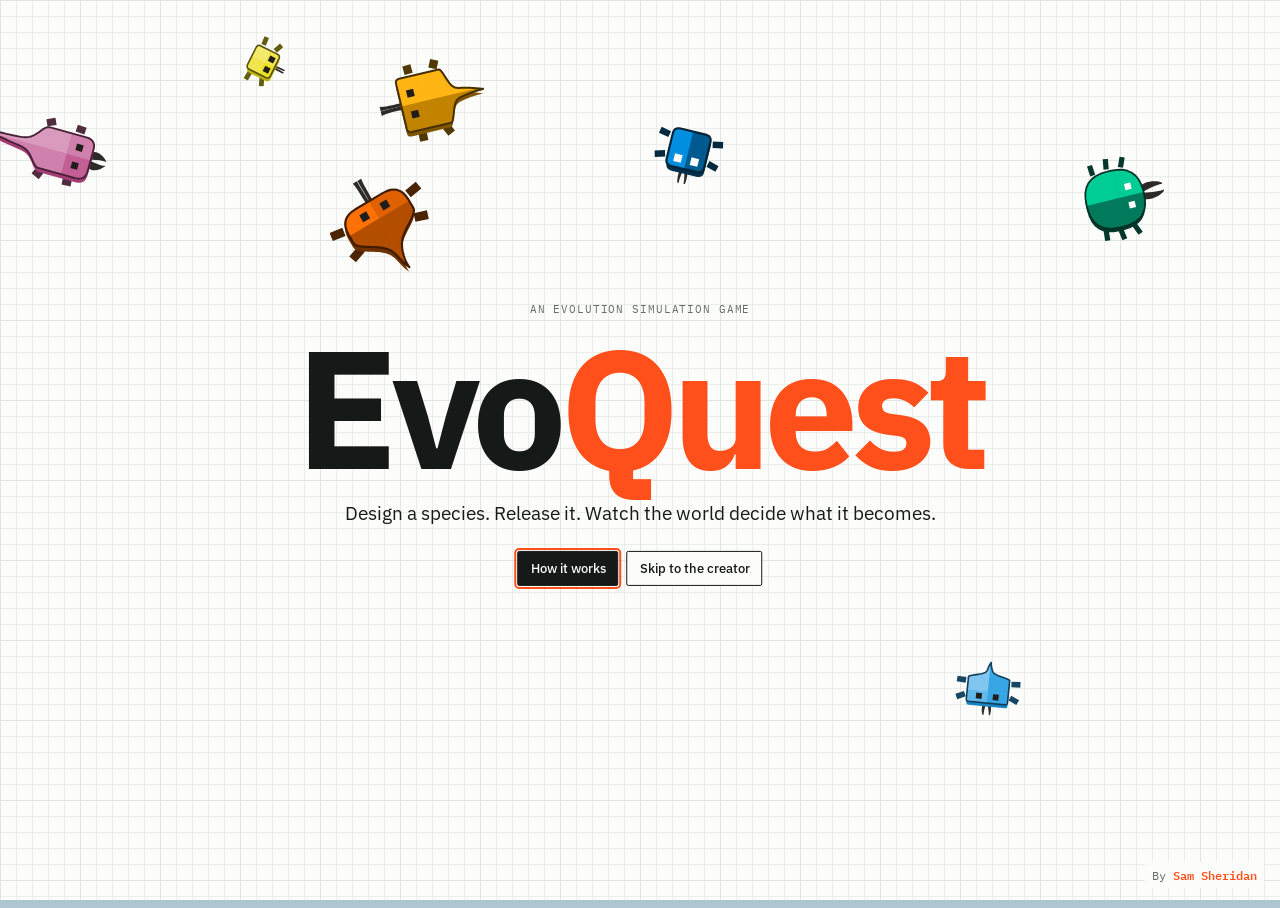
==== commit 25647c20: "Ship: version stamps set to 2026-10-29f Co-Authored-By: Claude Opus 5.5 <noreply@anthropic.com> Clau" ====
--- a/index.html
+++ b/index.html
@@ -23,7 +23,7 @@
       rel="stylesheet"
       href="https://fonts.googleapis.com/css2?family=IBM+Plex+Mono:wght@400;500;600&family=IBM+Plex+Sans:ital,wght@0,400;0,500;0,600;0,700;1,400;1,500&display=swap"
     />
-    <link rel="stylesheet" href="css/style.css?v=2026-10-29e" />
+    <link rel="stylesheet" href="css/style.css?v=2026-10-29f" />
   </head>
   <body>
     <canvas id="cv" aria-label="EvoQuest world map"></canvas>
@@ -299,18 +299,18 @@
       <span id="rpLabel">Replay</span><button class="btn" id="rpExit">Exit replay</button>
     </div>
 
-    <script src="js/config.js?v=2026-10-29e"></script>
-    <script src="js/util.js?v=2026-10-29e"></script>
-    <script src="js/world.js?v=2026-10-29e"></script>
-    <script src="js/map.js?v=2026-10-29e"></script>
-    <script src="js/diorama.js?v=2026-10-29e"></script>
-    <script src="js/creatures.js?v=2026-10-29e"></script>
-    <script src="js/sim.js?v=2026-10-29e"></script>
-    <script src="js/audio.js?v=2026-10-29e"></script>
-    <script src="js/summary.js?v=2026-10-29e"></script>
-    <script src="js/ui.js?v=2026-10-29e"></script>
-    <script src="js/creator.js?v=2026-10-29e"></script>
-    <script src="js/intro.js?v=2026-10-29e"></script>
-    <script src="js/main.js?v=2026-10-29e"></script>
+    <script src="js/config.js?v=2026-10-29f"></script>
+    <script src="js/util.js?v=2026-10-29f"></script>
+    <script src="js/world.js?v=2026-10-29f"></script>
+    <script src="js/map.js?v=2026-10-29f"></script>
+    <script src="js/diorama.js?v=2026-10-29f"></script>
+    <script src="js/creatures.js?v=2026-10-29f"></script>
+    <script src="js/sim.js?v=2026-10-29f"></script>
+    <script src="js/audio.js?v=2026-10-29f"></script>
+    <script src="js/summary.js?v=2026-10-29f"></script>
+    <script src="js/ui.js?v=2026-10-29f"></script>
+    <script src="js/creator.js?v=2026-10-29f"></script>
+    <script src="js/intro.js?v=2026-10-29f"></script>
+    <script src="js/main.js?v=2026-10-29f"></script>
   </body>
 </html>
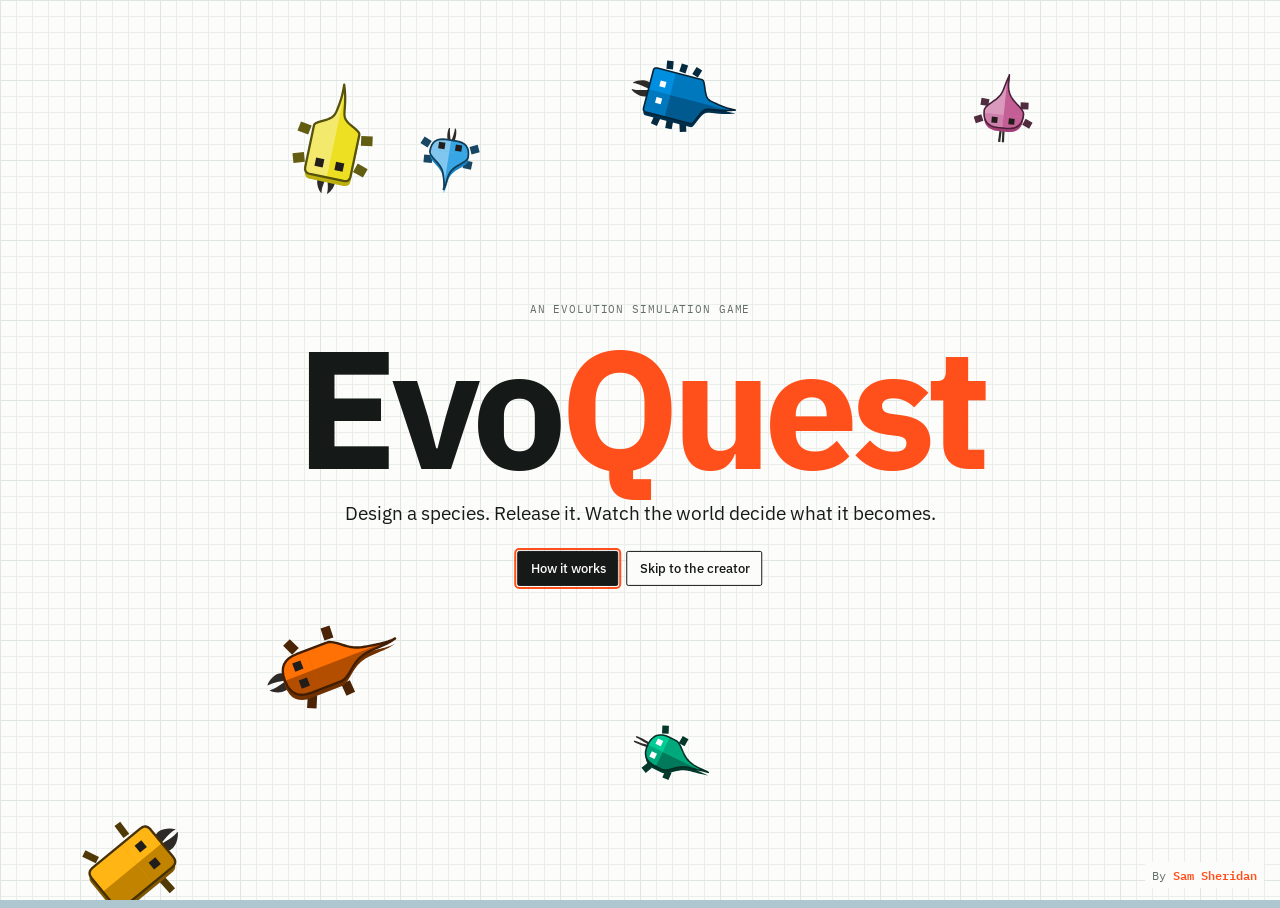
==== commit 0f02fc43: "Remove leg length: legs are a fixed middle length and only a look Leg length adapted to nothing in t" ====
--- a/index.html
+++ b/index.html
@@ -230,19 +230,15 @@
               </div>
               <div class="two">
                 <div class="field">
-                  <label for="fL">Legs<output id="oL"></output></label
-                  ><input type="range" id="fL" min="0" max="100" step="1" />
-                </div>
-                <div class="field">
                   <label for="fHab">Tail<output id="oHab"></output></label
                   ><input type="range" id="fHab" min="0" max="100" step="1" />
                 </div>
+                <div class="field">
+                  <label for="fMth">Mouth<output id="oMth"></output></label
+                  ><input type="range" id="fMth" min="0" max="100" step="1" />
+                </div>
               </div>
               <div class="two">
-                <div class="field">
-                  <label for="fMth">Mouth<output id="oMth"></output></label
-                  ><input type="range" id="fMth" min="0" max="100" step="1" />
-                </div>
                 <div class="field">
                   <label for="fR">Roundness<output id="oR"></output></label
                   ><input type="range" id="fR" min="0" max="1" step="0.01" />
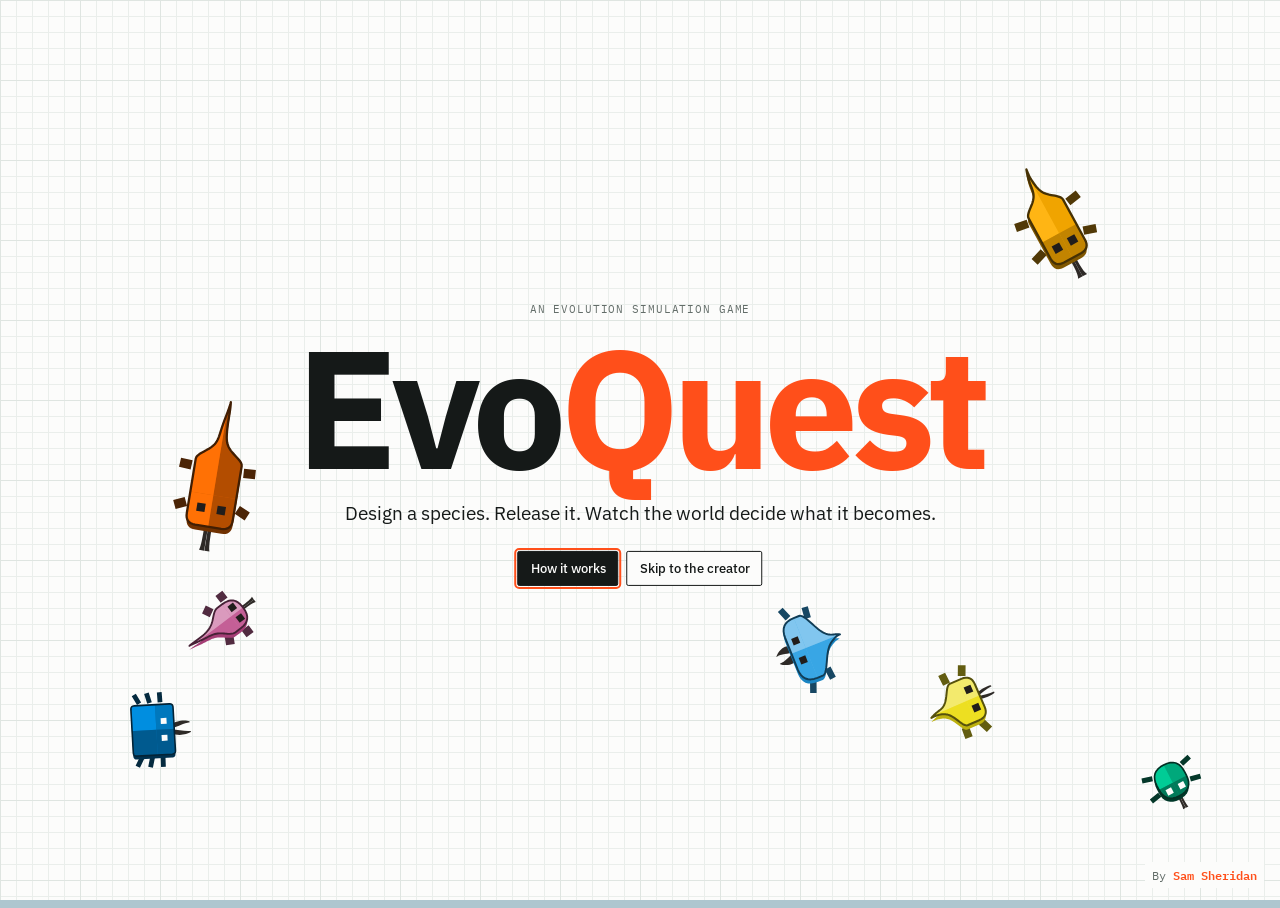
==== commit bab2ae17: "Breeding needs 80% energy (was 75%) and offspring vary less (VAR 1.6 to 1.2); help text no longer sa" ====
--- a/index.html
+++ b/index.html
@@ -173,8 +173,8 @@
           <div id="crHelp" class="panelx" hidden>
             <b>How it works</b>
             <p>
-              Each creature has an energy bar. Food fills it; moving fast drains it quicker, and small bodies
-              burn more than big ones. Once a creature is 15 seconds old, eating with a nearly full bar gives
+              Each creature has an energy bar. Food fills it; moving fast drains it quicker, and a bigger body
+              has a bigger bar, so it goes further between meals. Once a creature is 15 seconds old, eating with a nearly full bar gives
               it one offspring with slightly varied traits. The more neighbours it has, the less likely it is
               to breed. Everyone lives at most 90 seconds.
             </p>
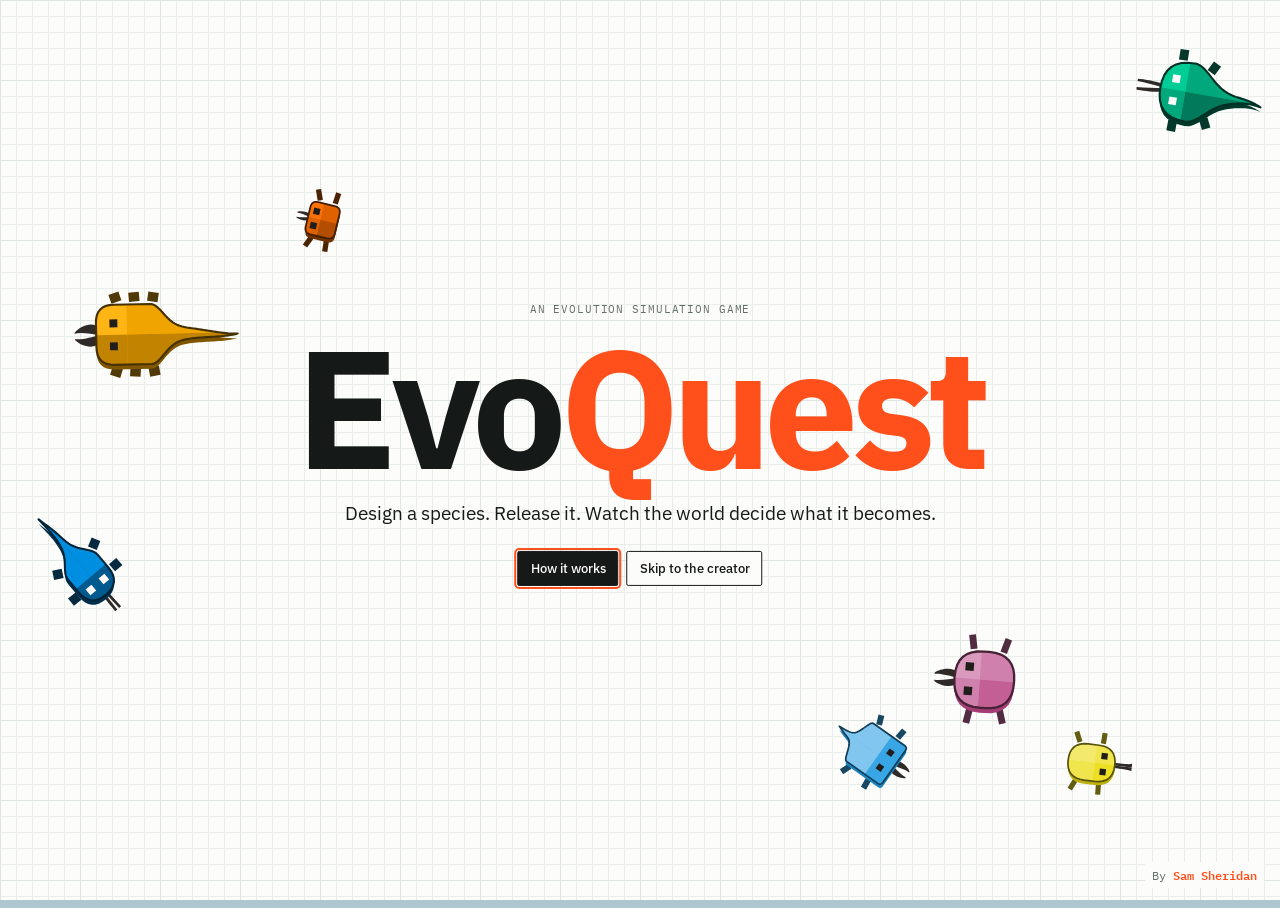
==== commit a1d5bf24: "Ship: version stamps set to 2026-10-31; thicket legend and intro text match the new traits; README t" ====
--- a/index.html
+++ b/index.html
@@ -23,7 +23,7 @@
       rel="stylesheet"
       href="https://fonts.googleapis.com/css2?family=IBM+Plex+Mono:wght@400;500;600&family=IBM+Plex+Sans:ital,wght@0,400;0,500;0,600;0,700;1,400;1,500&display=swap"
     />
-    <link rel="stylesheet" href="css/style.css?v=2026-10-29f" />
+    <link rel="stylesheet" href="css/style.css?v=2026-10-31" />
   </head>
   <body>
     <canvas id="cv" aria-label="EvoQuest world map"></canvas>
@@ -295,18 +295,18 @@
       <span id="rpLabel">Replay</span><button class="btn" id="rpExit">Exit replay</button>
     </div>
 
-    <script src="js/config.js?v=2026-10-29f"></script>
-    <script src="js/util.js?v=2026-10-29f"></script>
-    <script src="js/world.js?v=2026-10-29f"></script>
-    <script src="js/map.js?v=2026-10-29f"></script>
-    <script src="js/diorama.js?v=2026-10-29f"></script>
-    <script src="js/creatures.js?v=2026-10-29f"></script>
-    <script src="js/sim.js?v=2026-10-29f"></script>
-    <script src="js/audio.js?v=2026-10-29f"></script>
-    <script src="js/summary.js?v=2026-10-29f"></script>
-    <script src="js/ui.js?v=2026-10-29f"></script>
-    <script src="js/creator.js?v=2026-10-29f"></script>
-    <script src="js/intro.js?v=2026-10-29f"></script>
-    <script src="js/main.js?v=2026-10-29f"></script>
+    <script src="js/config.js?v=2026-10-31"></script>
+    <script src="js/util.js?v=2026-10-31"></script>
+    <script src="js/world.js?v=2026-10-31"></script>
+    <script src="js/map.js?v=2026-10-31"></script>
+    <script src="js/diorama.js?v=2026-10-31"></script>
+    <script src="js/creatures.js?v=2026-10-31"></script>
+    <script src="js/sim.js?v=2026-10-31"></script>
+    <script src="js/audio.js?v=2026-10-31"></script>
+    <script src="js/summary.js?v=2026-10-31"></script>
+    <script src="js/ui.js?v=2026-10-31"></script>
+    <script src="js/creator.js?v=2026-10-31"></script>
+    <script src="js/intro.js?v=2026-10-31"></script>
+    <script src="js/main.js?v=2026-10-31"></script>
   </body>
 </html>
